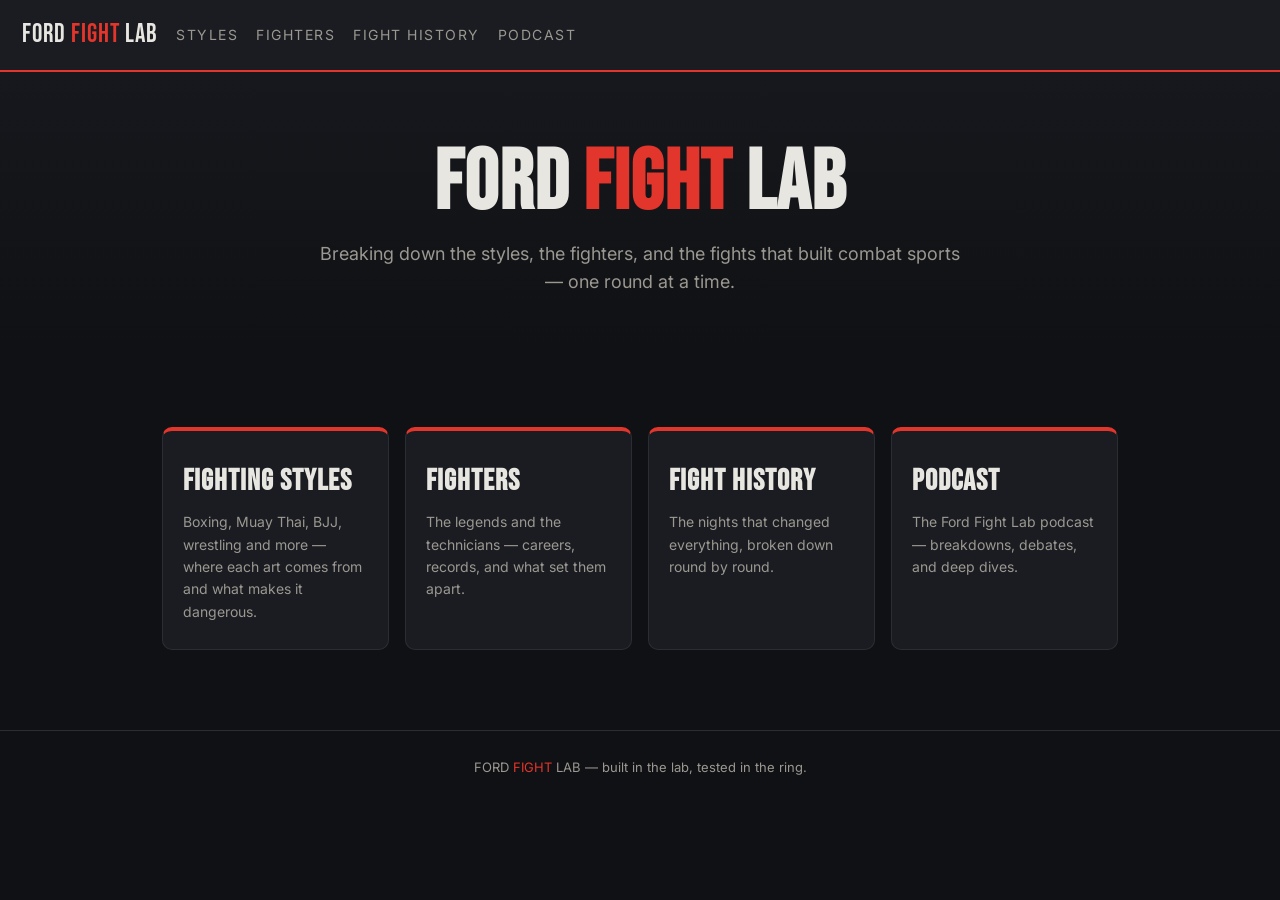
==== index.html @ 8399df9d "Ford Fight Lab v1 — styles/fighters/fights/podcast pages, dark athletic theme, YouTube video slots, " ====
<!DOCTYPE html>
<html lang="en">
<head>
<meta charset="utf-8" />
<meta name="viewport" content="width=device-width, initial-scale=1" />
<title>Ford Fight Lab — Fighting Styles, Fighters, Fight History & Podcast</title>
<meta name="description" content="Ford Fight Lab breaks down fighting styles, legendary fighters, and the greatest fights in combat sports history — plus the Ford Fight Lab podcast." />
<link rel="preconnect" href="https://fonts.googleapis.com" />
<link href="https://fonts.googleapis.com/css2?family=Bebas+Neue&family=Inter:wght@400;700&display=swap" rel="stylesheet" />
<link rel="stylesheet" href="css/style.css" />
</head>
<body>

<nav>
  <a class="brand" href="index.html">FORD <span>FIGHT</span> LAB</a>
  <a class="link" href="styles.html">Styles</a>
  <a class="link" href="fighters.html">Fighters</a>
  <a class="link" href="fights.html">Fight History</a>
  <a class="link" href="podcast.html">Podcast</a>
</nav>

<section class="hero">
  <h1>FORD <span>FIGHT</span> LAB</h1>
  <p>Breaking down the styles, the fighters, and the fights that built combat sports — one round at a time.</p>
</section>

<div class="wrap">
  <div class="tiles">
    <a class="tile" href="styles.html">
      <h2>FIGHTING STYLES</h2>
      <p>Boxing, Muay Thai, BJJ, wrestling and more — where each art comes from and what makes it dangerous.</p>
    </a>
    <a class="tile" href="fighters.html">
      <h2>FIGHTERS</h2>
      <p>The legends and the technicians — careers, records, and what set them apart.</p>
    </a>
    <a class="tile" href="fights.html">
      <h2>FIGHT HISTORY</h2>
      <p>The nights that changed everything, broken down round by round.</p>
    </a>
    <a class="tile" href="podcast.html">
      <h2>PODCAST</h2>
      <p>The Ford Fight Lab podcast — breakdowns, debates, and deep dives.</p>
    </a>
  </div>
</div>

<footer>FORD <span>FIGHT</span> LAB — built in the lab, tested in the ring.</footer>

</body>
</html>
---- css/style.css ----
/* Ford Fight Lab — shared styles */
:root {
  --bg: #101114;
  --panel: #1a1c21;
  --line: #2a2d34;
  --text: #e8e6e1;
  --muted: #9a9890;
  --red: #e2352b;
  --gold: #d9a441;
}
* { margin: 0; padding: 0; box-sizing: border-box; }
body {
  background: var(--bg);
  color: var(--text);
  font-family: 'Inter', -apple-system, Helvetica, Arial, sans-serif;
  line-height: 1.6;
}
h1, h2, h3, .brand { font-family: 'Bebas Neue', 'Arial Narrow', sans-serif; letter-spacing: 1px; }

/* Nav */
nav {
  display: flex; flex-wrap: wrap; align-items: center; gap: 18px;
  padding: 14px 22px; border-bottom: 2px solid var(--red);
  background: var(--panel); position: sticky; top: 0; z-index: 10;
}
.brand { font-size: 26px; color: var(--text); text-decoration: none; }
.brand span { color: var(--red); }
nav a.link { color: var(--muted); text-decoration: none; font-size: 14px; text-transform: uppercase; letter-spacing: 1.5px; }
nav a.link:hover, nav a.link.active { color: var(--gold); }

/* Hero */
.hero { padding: 70px 22px 50px; text-align: center; background: linear-gradient(180deg, #16181d 0%, var(--bg) 100%); }
.hero h1 { font-size: clamp(42px, 8vw, 84px); line-height: 1; }
.hero h1 span { color: var(--red); }
.hero p { max-width: 640px; margin: 14px auto 0; color: var(--muted); font-size: 18px; }

/* Layout */
.wrap { max-width: 1000px; margin: 0 auto; padding: 40px 22px; }
.page-title { font-size: clamp(34px, 6vw, 56px); border-left: 6px solid var(--red); padding-left: 16px; margin-bottom: 6px; }
.page-sub { color: var(--muted); margin-bottom: 34px; }

/* Cards */
.grid { display: grid; grid-template-columns: repeat(auto-fill, minmax(280px, 1fr)); gap: 18px; }
.card {
  background: var(--panel); border: 1px solid var(--line); border-radius: 10px;
  padding: 22px; display: flex; flex-direction: column; gap: 8px;
}
.card h3 { font-size: 26px; color: var(--gold); }
.card .tag { font-size: 12px; text-transform: uppercase; letter-spacing: 1.5px; color: var(--red); font-weight: 700; }
.card p { color: var(--muted); font-size: 15px; }
.card ul { margin-left: 18px; color: var(--muted); font-size: 15px; }
.card a { color: var(--gold); }

/* Home section tiles */
.tiles { display: grid; grid-template-columns: repeat(auto-fit, minmax(220px, 1fr)); gap: 16px; margin-top: 40px; }
.tile {
  display: block; text-decoration: none; background: var(--panel);
  border: 1px solid var(--line); border-top: 4px solid var(--red);
  border-radius: 10px; padding: 26px 20px; transition: transform .15s ease, border-color .15s ease;
}
.tile:hover { transform: translateY(-3px); border-top-color: var(--gold); }
.tile h2 { font-size: 30px; color: var(--text); }
.tile p { color: var(--muted); font-size: 14px; margin-top: 6px; }

/* Video embeds (YouTube) */
.video { aspect-ratio: 16 / 9; width: 100%; border-radius: 8px; overflow: hidden; background: #000; margin-top: 10px; }
.video iframe { width: 100%; height: 100%; border: 0; }
.watch { display: inline-block; margin-top: 10px; color: var(--gold); font-size: 14px; text-transform: uppercase; letter-spacing: 1px; text-decoration: none; border: 1px solid var(--gold); border-radius: 6px; padding: 6px 12px; }
.watch:hover { background: var(--gold); color: #101114; }

/* Podcast */
.episode { border-left: 4px solid var(--gold); }
.note {
  background: #22201a; border: 1px dashed var(--gold); border-radius: 10px;
  padding: 18px 20px; color: var(--muted); font-size: 15px; margin-top: 26px;
}
.note strong { color: var(--gold); }

footer { border-top: 1px solid var(--line); padding: 26px 22px; text-align: center; color: var(--muted); font-size: 13px; margin-top: 40px; }
footer span { color: var(--red); }

@media (max-width: 560px) {
  nav { gap: 12px; }
  .brand { width: 100%; }
}
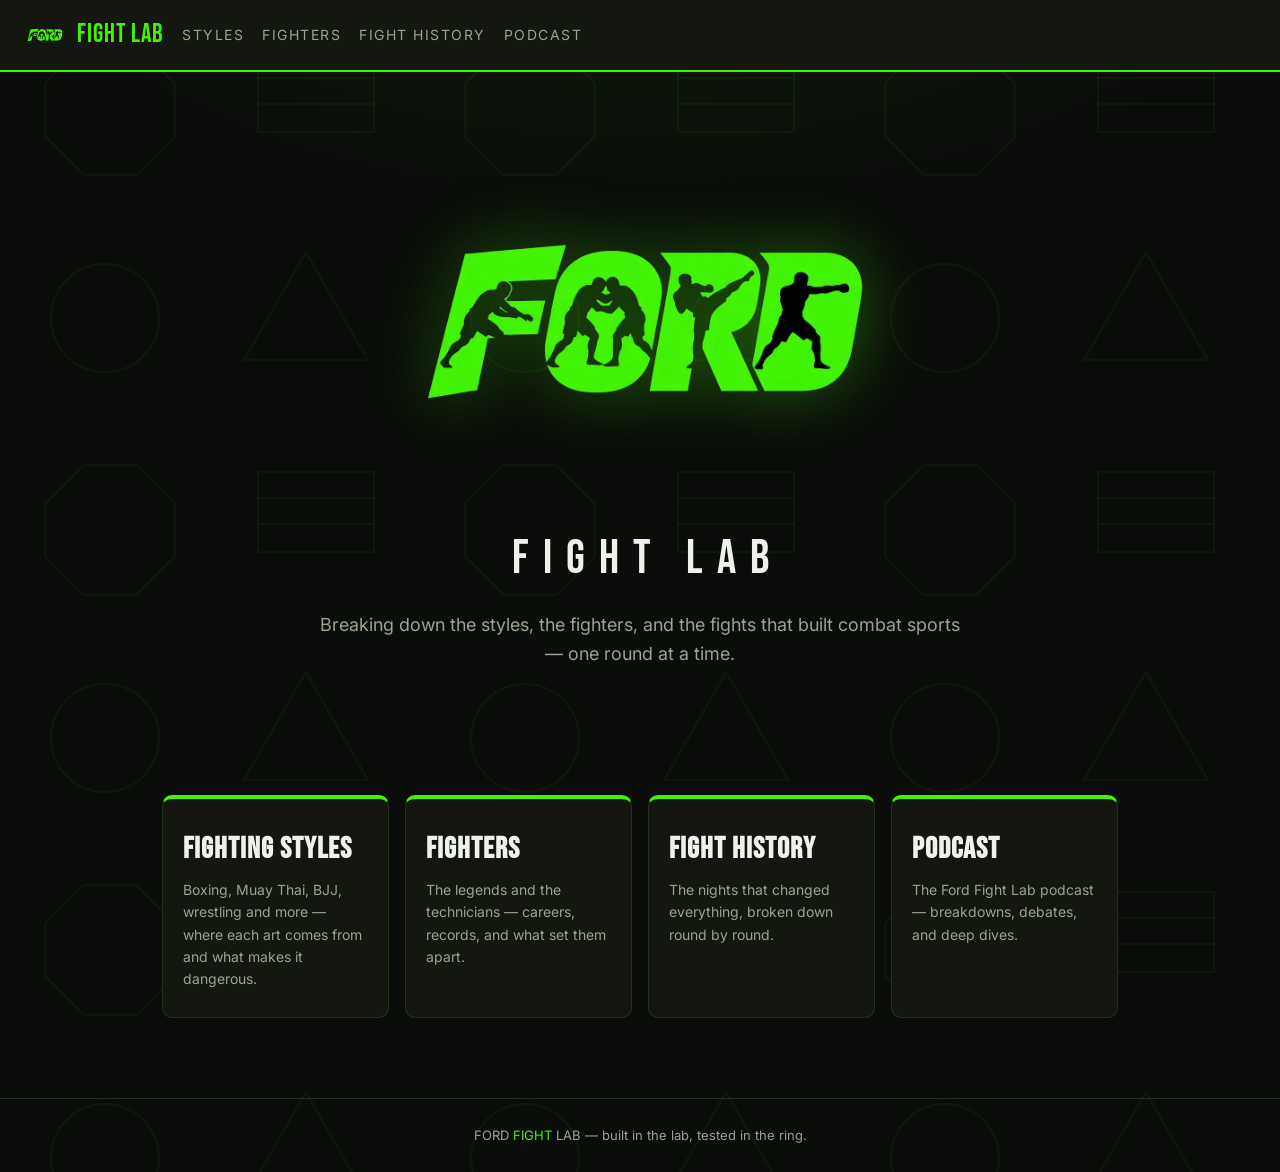
==== commit e47a64d5: "Brand pass: FORD logo (transparent-bg PNG via border flood-fill) into hero + nav, site re-themed to " ====
--- a/index.html
+++ b/index.html
@@ -8,11 +8,23 @@
 <link rel="preconnect" href="https://fonts.googleapis.com" />
 <link href="https://fonts.googleapis.com/css2?family=Bebas+Neue&family=Inter:wght@400;700&display=swap" rel="stylesheet" />
 <link rel="stylesheet" href="css/style.css" />
+<link rel="icon" type="image/png" href="assets/icon-192.png" />
+<link rel="apple-touch-icon" href="assets/apple-touch-icon.png" />
+<meta property="og:type" content="website" />
+<meta property="og:site_name" content="Ford Fight Lab" />
+<meta property="og:title" content="Ford Fight Lab — Fighting Styles, Fighters, Fight History & Podcast" />
+<meta property="og:description" content="Ford Fight Lab breaks down fighting styles, legendary fighters, and the greatest fights in combat sports history — plus the Ford Fight Lab podcast." />
+<meta property="og:image" content="https://fordfightlab.com/assets/og-image.jpg" />
+<meta property="og:image:width" content="1200" />
+<meta property="og:image:height" content="630" />
+<meta property="og:url" content="https://fordfightlab.com/" />
+<meta name="twitter:card" content="summary_large_image" />
+<meta name="twitter:image" content="https://fordfightlab.com/assets/og-image.jpg" />
 </head>
 <body>
 
 <nav>
-  <a class="brand" href="index.html">FORD <span>FIGHT</span> LAB</a>
+  <a class="brand" href="index.html"><img class="brand-logo" src="assets/logo-ford.png" alt="FORD" /><span>FIGHT LAB</span></a>
   <a class="link" href="styles.html">Styles</a>
   <a class="link" href="fighters.html">Fighters</a>
   <a class="link" href="fights.html">Fight History</a>
@@ -20,7 +32,8 @@
 </nav>
 
 <section class="hero">
-  <h1>FORD <span>FIGHT</span> LAB</h1>
+  <img class="hero-logo" src="assets/logo-ford.png" alt="FORD" />
+  <div class="hero-sub">FIGHT LAB</div>
   <p>Breaking down the styles, the fighters, and the fights that built combat sports — one round at a time.</p>
 </section>
 
--- a/css/style.css
+++ b/css/style.css
@@ -1,16 +1,20 @@
 /* Ford Fight Lab — shared styles */
 :root {
-  --bg: #101114;
-  --panel: #1a1c21;
-  --line: #2a2d34;
-  --text: #e8e6e1;
-  --muted: #9a9890;
-  --red: #e2352b;
-  --gold: #d9a441;
+  --bg: #0b0d0a;
+  --panel: #14170f;
+  --line: #24301c;
+  --text: #eef2ea;
+  --muted: #9aa392;
+  --red: #42f305;   /* brand green — sampled from the FORD logo */
+  --gold: #9df06b;  /* light green — secondary accent */
 }
 * { margin: 0; padding: 0; box-sizing: border-box; }
 body {
-  background: var(--bg);
+  background-color: var(--bg);
+  /* fight-area pattern: boxing ring, octagon, circle, bare-knuckle triangle */
+  background-image:
+    url("data:image/svg+xml,%3Csvg xmlns='http://www.w3.org/2000/svg' width='420' height='420'%3E%3Cg fill='none' stroke='%2342f305' stroke-opacity='0.055' stroke-width='2'%3E%3Cpolygon points='174.7,136.8 136.8,174.7 83.2,174.7 45.3,136.8 45.3,83.2 83.2,45.3 136.8,45.3 174.7,83.2'/%3E%3Crect x='258' y='52' width='116' height='80'/%3E%3Cline x1='258' y1='78' x2='374' y2='78'/%3E%3Cline x1='258' y1='104' x2='374' y2='104'/%3E%3Ccircle cx='105' cy='318' r='54'/%3E%3Cpolygon points='306,252 368,360 244,360'/%3E%3C/g%3E%3C/svg%3E"),
+    radial-gradient(1100px 520px at 50% -8%, rgba(66,243,5,0.07), transparent 60%);
   color: var(--text);
   font-family: 'Inter', -apple-system, Helvetica, Arial, sans-serif;
   line-height: 1.6;
@@ -23,15 +27,18 @@
   padding: 14px 22px; border-bottom: 2px solid var(--red);
   background: var(--panel); position: sticky; top: 0; z-index: 10;
 }
-.brand { font-size: 26px; color: var(--text); text-decoration: none; }
+.brand { font-size: 26px; color: var(--text); text-decoration: none; display: flex; align-items: center; gap: 10px; }
 .brand span { color: var(--red); }
+.brand-logo { height: 30px; width: auto; display: block; }
 nav a.link { color: var(--muted); text-decoration: none; font-size: 14px; text-transform: uppercase; letter-spacing: 1.5px; }
 nav a.link:hover, nav a.link.active { color: var(--gold); }
 
 /* Hero */
-.hero { padding: 70px 22px 50px; text-align: center; background: linear-gradient(180deg, #16181d 0%, var(--bg) 100%); }
+.hero { padding: 64px 22px 46px; text-align: center; }
 .hero h1 { font-size: clamp(42px, 8vw, 84px); line-height: 1; }
 .hero h1 span { color: var(--red); }
+.hero-logo { width: min(560px, 88vw); height: auto; filter: drop-shadow(0 0 34px rgba(66,243,5,0.35)); }
+.hero-sub { font-family: 'Bebas Neue', 'Arial Narrow', sans-serif; font-size: clamp(30px, 5vw, 48px); letter-spacing: 14px; text-indent: 14px; margin-top: 4px; }
 .hero p { max-width: 640px; margin: 14px auto 0; color: var(--muted); font-size: 18px; }
 
 /* Layout */
